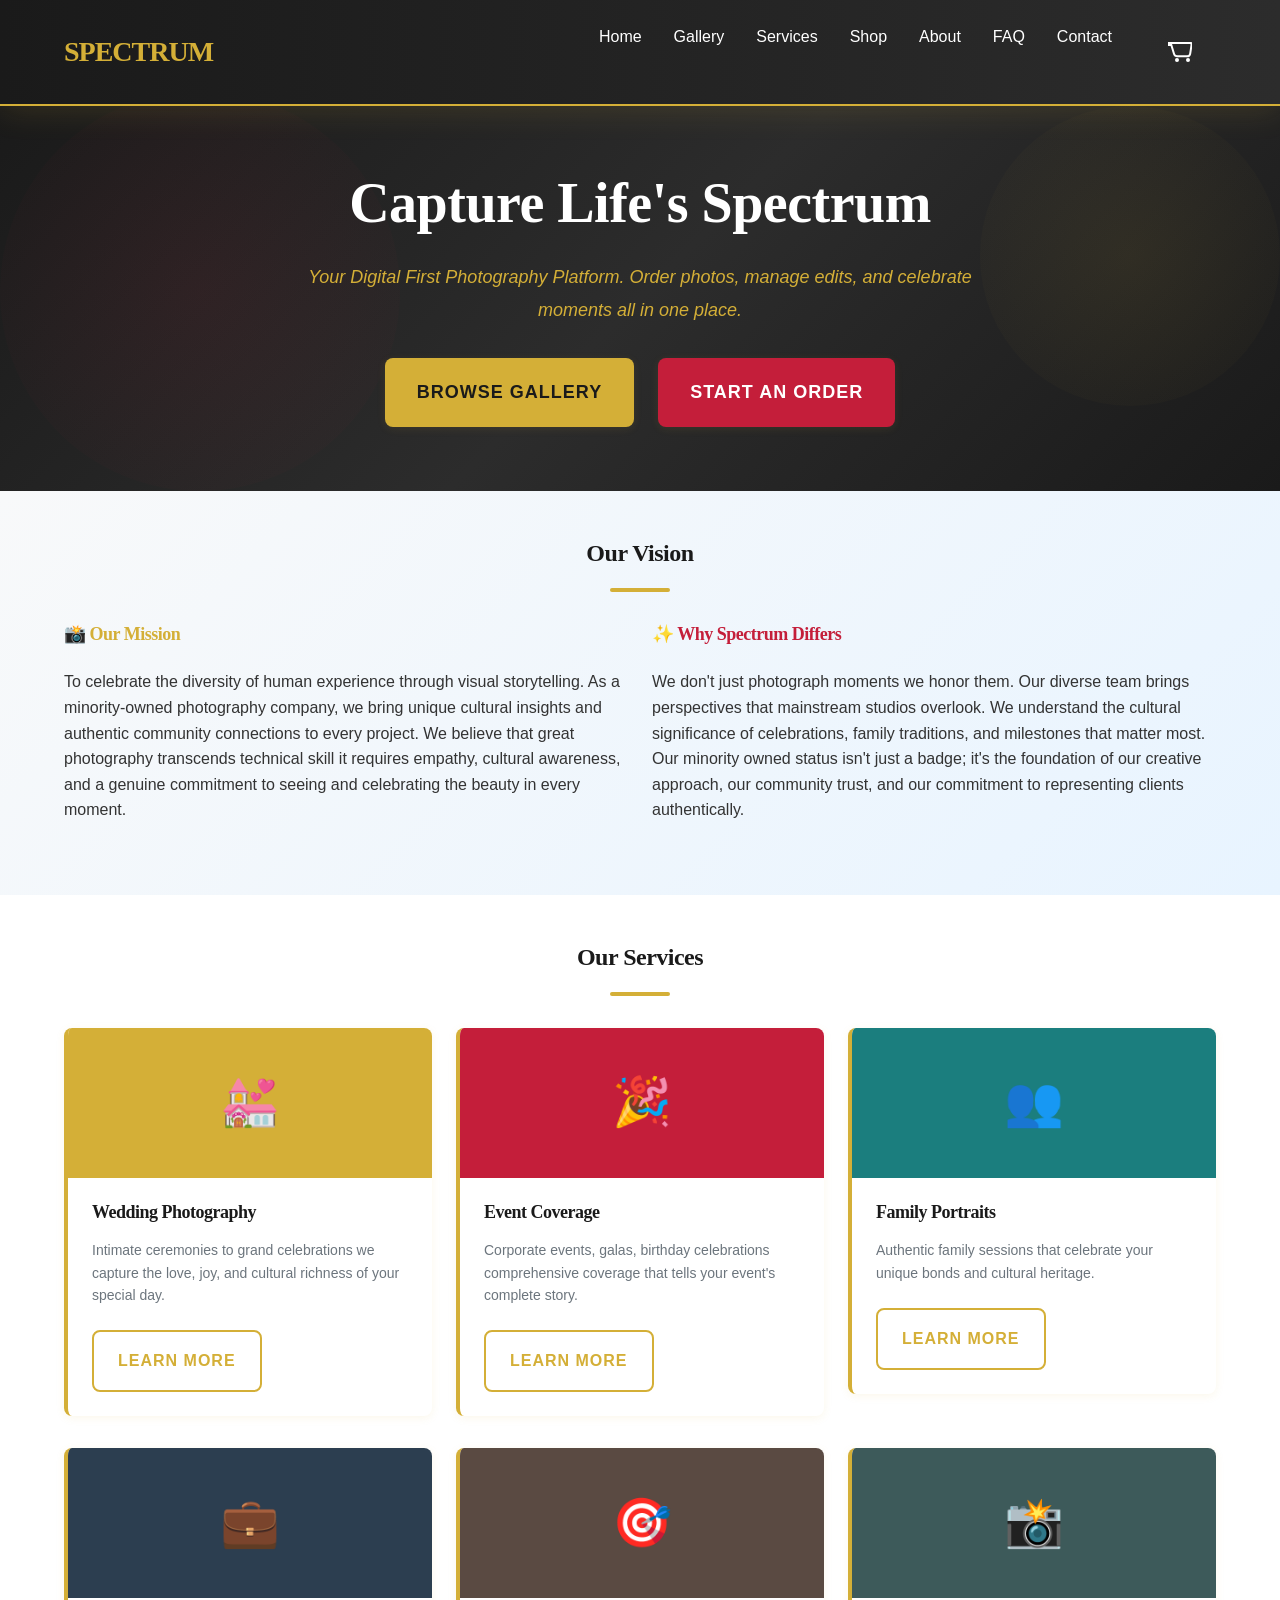
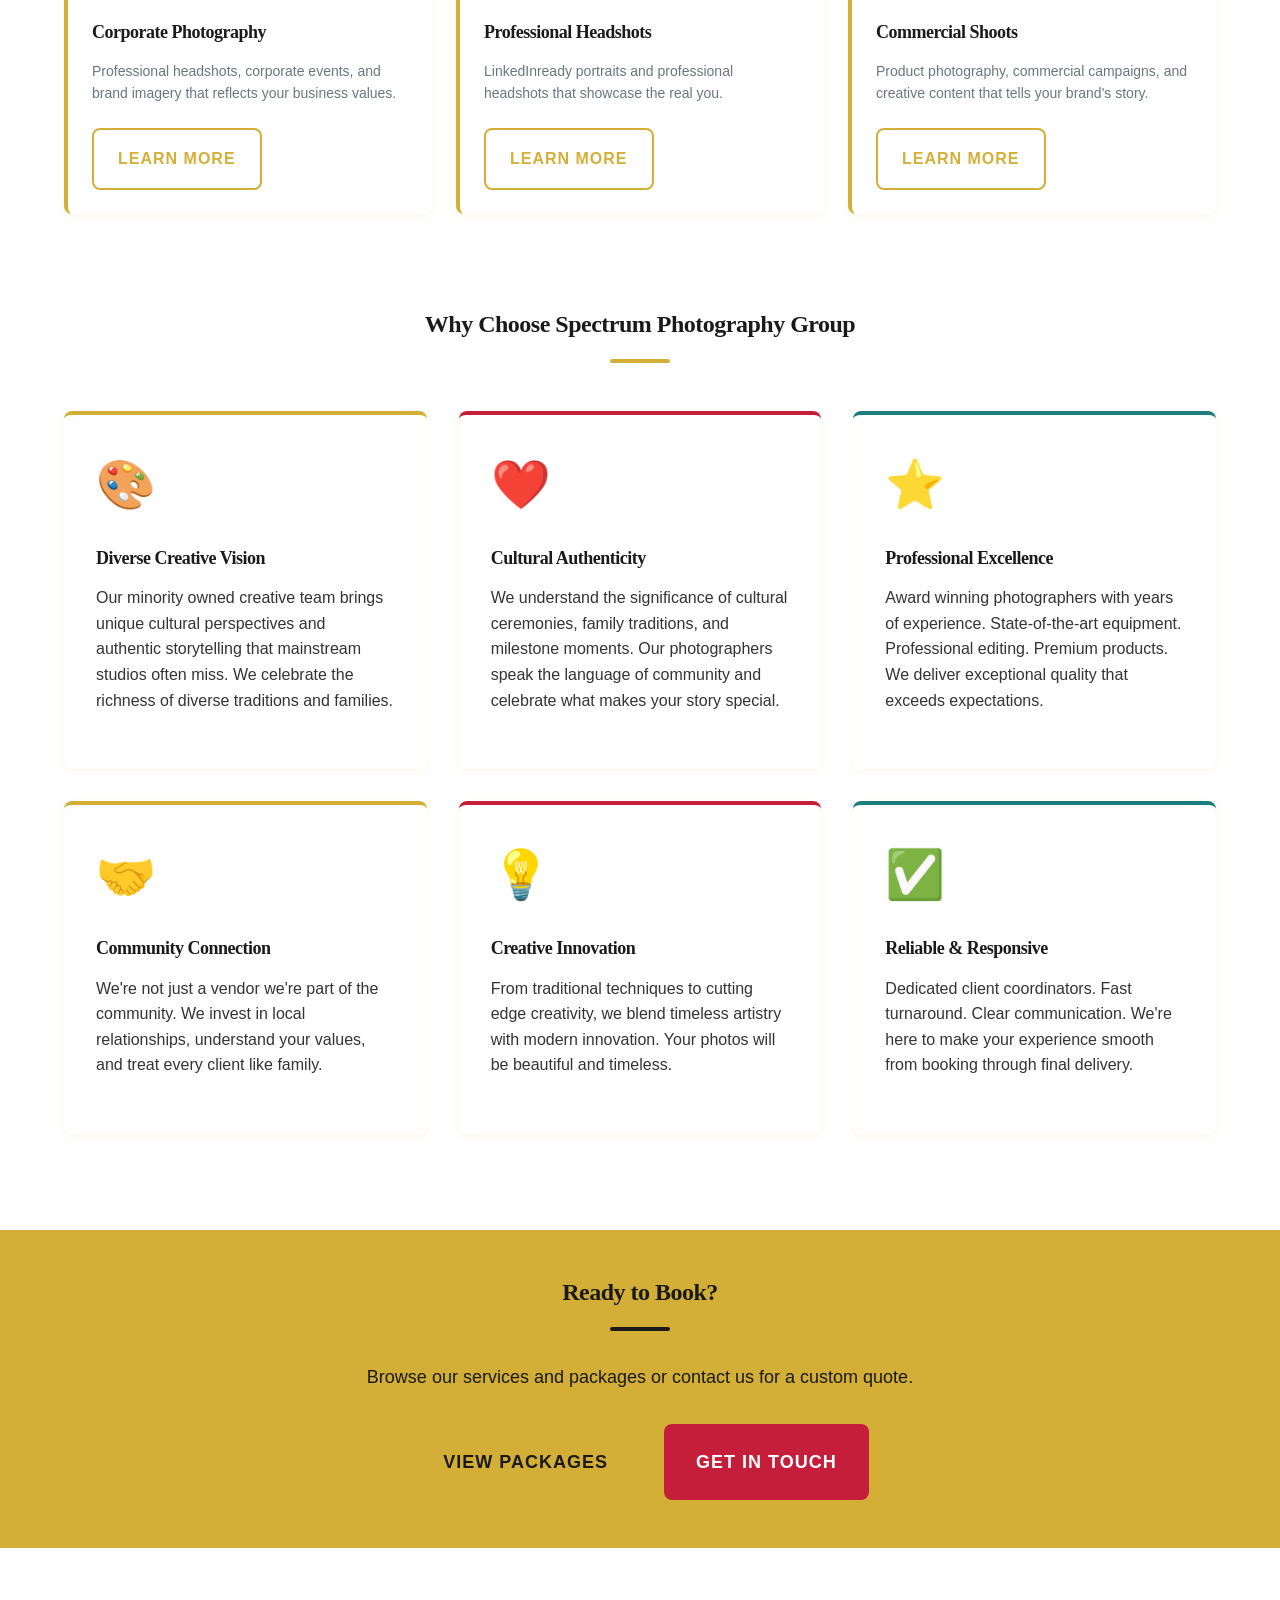
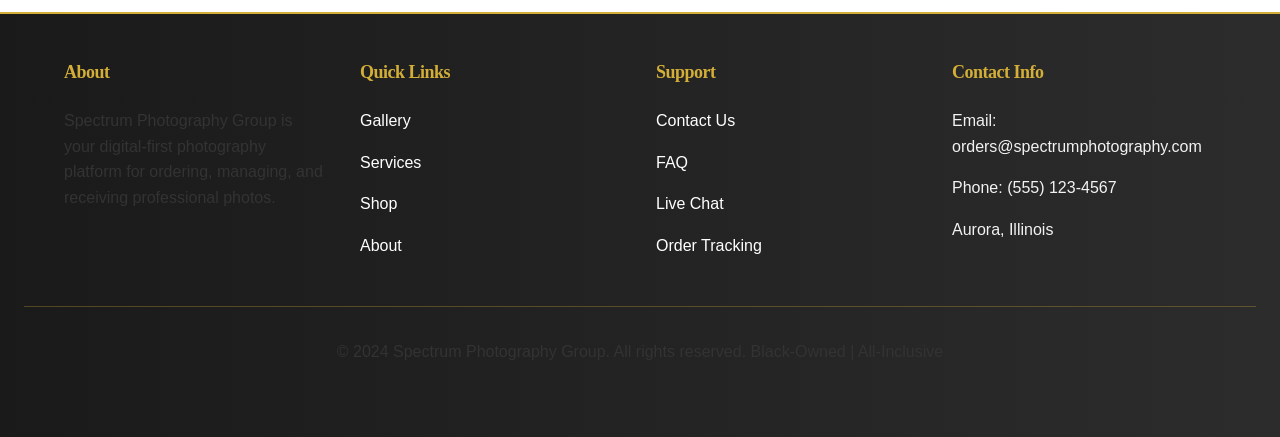
==== index.html @ 9804f1d7 "Add files via upload" ====
<!DOCTYPE html>
<html lang="en">
<head>
    <meta charset="UTF-8">
    <meta name="viewport" content="width=device-width, initial-scale=1.0">
    <title>Index - Spectrum Photography Group</title>
    <link rel="stylesheet" href="styles.css">
    <link rel="stylesheet" href="https://cdnjs.cloudflare.com/ajax/libs/font-awesome/6.4.0/css/all.min.css">
</head>
<body>
    <!-- Navigation -->
    <nav>
    <div class="container">
        <div class="nav-brand">SPECTRUM</div>
        <!-- Mobile menu toggle -->
        <button class="mobile-menu-toggle" aria-label="Toggle menu">
            <span></span>
            <span></span>
            <span></span>
        </button>
        <ul class="nav-menu">
            <li><a href="index.html">Home</a></li>
            <li><a href="gallery.html">Gallery</a></li>
            <li><a href="services.html">Services</a></li>
            <li><a href="shop.html">Shop</a></li>
            <li><a href="about.html">About</a></li>
            <li><a href="faq.html">FAQ</a></li>
            <li><a href="contact.html">Contact</a></li>
            <li>
                <a href="cart.html" class="nav-cart">
                    <svg class="nav-cart-icon" viewBox="0 0 24 24" fill="none" stroke="currentColor" stroke-width="2">
                        <path d="M23 3H1v2h2.31l2.76 9c.41 1.41 1.76 2.35 3.31 2.35h9.6c1.61 0 3-1.16 3.22-2.75l1.38-9z"></path>
                        <circle cx="9" cy="20" r="1"></circle>
                        <circle cx="20" cy="20" r="1"></circle>
                    </svg>
                    <span class="nav-cart-badge" id="cartBadge">0</span>
                </a>
            </li>
        </ul>
        <div class="mobile-menu-overlay"></div>
    </div>
</nav>

    <!-- Hero section -->
    <section class="hero" id="home">
        <div class="container">
            <h1>Capture Life's Spectrum</h1>
            <p class="tagline">Your Digital First Photography Platform. Order photos, manage edits, and celebrate moments all in one place.</p>
            <div style="display: flex; gap: var(--spacing-md); justify-content: center; margin-top: var(--spacing-lg); flex-wrap: wrap;">
                <button class="btn btn-primary btn-large" onclick="window.location.href='shop.html'">Browse Gallery</button>
                <button class="btn btn-secondary btn-large" onclick="window.location.href='shop.html'">Start an Order</button>
            </div>
        </div>
    </section>

    <section class="highlight-section">
        <div class="container">
            <h2>Our Vision</h2>
            <div class="row">
                <div class="col-1-2">
                    <h3 style="color: var(--accent-bold); margin-bottom: var(--spacing-md);">📸 Our Mission</h3>
                    <p>To celebrate the diversity of human experience through visual storytelling. As a minority-owned photography company, we bring unique cultural insights and authentic community connections to every project. We believe that great photography transcends technical skill it requires empathy, cultural awareness, and a genuine commitment to seeing and celebrating the beauty in every moment.</p>
                </div>
                <div class="col-1-2">
                    <h3 style="color: var(--accent-warm); margin-bottom: var(--spacing-md);">✨ Why Spectrum Differs</h3>
                    <p>We don't just photograph moments we honor them. Our diverse team brings perspectives that mainstream studios overlook. We understand the cultural significance of celebrations, family traditions, and milestones that matter most. Our minority owned status isn't just a badge; it's the foundation of our creative approach, our community trust, and our commitment to representing clients authentically.</p>
                </div>
            </div>
        </div>
    </section>

    <section id="services">
        <div class="container">
            <h2>Our Services</h2>
            <div class="row">
                <div class="col-1-3">
                    <div class="card">
                        <div style="background: var(--accent-bold); height: 150px; display: flex; align-items: center; justify-content: center;">
                            <span style="color: var(--primary-dark); font-size: 48px;">💒</span>
                        </div>
                        <div class="card-body">
                            <h3 class="card-title">Wedding Photography</h3>
                            <p class="card-text">Intimate ceremonies to grand celebrations we capture the love, joy, and cultural richness of your special day.</p>
                            <a href="#" class="btn btn-outline">Learn More</a>
                        </div>
                    </div>
                </div>
                <div class="col-1-3">
                    <div class="card">
                        <div style="background: var(--accent-warm); height: 150px; display: flex; align-items: center; justify-content: center;">
                            <span style="color: white; font-size: 48px;">🎉</span>
                        </div>
                        <div class="card-body">
                            <h3 class="card-title">Event Coverage</h3>
                            <p class="card-text">Corporate events, galas, birthday celebrations comprehensive coverage that tells your event's complete story.</p>
                            <a href="#" class="btn btn-outline">Learn More</a>
                        </div>
                    </div>
                </div>
                <div class="col-1-3">
                    <div class="card">
                        <div style="background: var(--accent-teal); height: 150px; display: flex; align-items: center; justify-content: center;">
                            <span style="color: white; font-size: 48px;">👥</span>
                        </div>
                        <div class="card-body">
                            <h3 class="card-title">Family Portraits</h3>
                            <p class="card-text">Authentic family sessions that celebrate your unique bonds and cultural heritage.</p>
                            <a href="#" class="btn btn-outline">Learn More</a>
                        </div>
                    </div>
                </div>
            </div>

            <div class="row" style="margin-top: var(--spacing-lg);">
                <div class="col-1-3">
                    <div class="card">
                        <div style="background: var(--accent-secondary); height: 150px; display: flex; align-items: center; justify-content: center;">
                            <span style="color: white; font-size: 48px;">💼</span>
                        </div>
                        <div class="card-body">
                            <h3 class="card-title">Corporate Photography</h3>
                            <p class="card-text">Professional headshots, corporate events, and brand imagery that reflects your business values.</p>
                            <a href="#" class="btn btn-outline">Learn More</a>
                        </div>
                    </div>
                </div>
                <div class="col-1-3">
                    <div class="card">
                        <div style="background: #5a4a42; height: 150px; display: flex; align-items: center; justify-content: center;">
                            <span style="color: white; font-size: 48px;">🎯</span>
                        </div>
                        <div class="card-body">
                            <h3 class="card-title">Professional Headshots</h3>
                            <p class="card-text">LinkedInready portraits and professional headshots that showcase the real you.</p>
                            <a href="#" class="btn btn-outline">Learn More</a>
                        </div>
                    </div>
                </div>
                <div class="col-1-3">
                    <div class="card">
                        <div style="background: #3d5a5a; height: 150px; display: flex; align-items: center; justify-content: center;">
                            <span style="color: white; font-size: 48px;">📸</span>
                        </div>
                        <div class="card-body">
                            <h3 class="card-title">Commercial Shoots</h3>
                            <p class="card-text">Product photography, commercial campaigns, and creative content that tells your brand's story.</p>
                            <a href="#" class="btn btn-outline">Learn More</a>
                        </div>
                    </div>
                </div>
            </div>
        </div>
    </section>

    <section id="why-us">
        <div class="container">
            <h2>Why Choose Spectrum Photography Group</h2>
            <div class="value-prop">
                <div class="value-item">
                    <div class="value-icon">🎨</div>
                    <h3>Diverse Creative Vision</h3>
                    <p>Our minority owned creative team brings unique cultural perspectives and authentic storytelling that mainstream studios often miss. We celebrate the richness of diverse traditions and families.</p>
                </div>
                <div class="value-item">
                    <div class="value-icon">❤️</div>
                    <h3>Cultural Authenticity</h3>
                    <p>We understand the significance of cultural ceremonies, family traditions, and milestone moments. Our photographers speak the language of community and celebrate what makes your story special.</p>
                </div>
                <div class="value-item">
                    <div class="value-icon">⭐</div>
                    <h3>Professional Excellence</h3>
                    <p>Award winning photographers with years of experience. State-of-the-art equipment. Professional editing. Premium products. We deliver exceptional quality that exceeds expectations.</p>
                </div>
                <div class="value-item">
                    <div class="value-icon">🤝</div>
                    <h3>Community Connection</h3>
                    <p>We're not just a vendor we're part of the community. We invest in local relationships, understand your values, and treat every client like family.</p>
                </div>
                <div class="value-item">
                    <div class="value-icon">💡</div>
                    <h3>Creative Innovation</h3>
                    <p>From traditional techniques to cutting edge creativity, we blend timeless artistry with modern innovation. Your photos will be beautiful and timeless.</p>
                </div>
                <div class="value-item">
                    <div class="value-icon">✅</div>
                    <h3>Reliable & Responsive</h3>
                    <p>Dedicated client coordinators. Fast turnaround. Clear communication. We're here to make your experience smooth from booking through final delivery.</p>
                </div>
            </div>
        </div>
    </section>

    <section class="cta-section">
        <div class="container">
            <h2>Ready to Book?</h2>
            <p style="font-size: var(--font-size-lg); margin-bottom: var(--spacing-lg);">Browse our services and packages or contact us for a custom quote.</p>
            <div style="display: flex; gap: var(--spacing-md); justify-content: center; flex-wrap: wrap;">
                <a href="services.html" class="btn btn-primary btn-large">View Packages</a>
                <a href="contact.html" class="btn btn-secondary btn-large">Get in Touch</a>
            </div>
        </div>
    </section>

    <footer>
        <div class="container">
            <div class="footer-section">
                <h3>About</h3>
                <p>Spectrum Photography Group is your digital-first photography platform for ordering, managing, and receiving professional photos.</p>
            </div>
            <div class="footer-section">
                <h3>Quick Links</h3>
                <ul>
                    <li><a href="gallery.html">Gallery</a></li>
                    <li><a href="services.html">Services</a></li>
                    <li><a href="shop.html">Shop</a></li>
                    <li><a href="about.html">About</a></li>
                </ul>
            </div>
            <div class="footer-section">
                <h3>Support</h3>
                <ul>
                    <li><a href="contact.html">Contact Us</a></li>
                    <li><a href="faq.html">FAQ</a></li>
                    <li><a href="#">Live Chat</a></li>
                    <li><a href="#">Order Tracking</a></li>
                </ul>
            </div>
            <div class="footer-section">
                <h3>Contact Info</h3>
                <ul>
                    <li>Email: orders@spectrumphotography.com</li>
                    <li>Phone: (555) 123-4567</li>
                    <li>Aurora, Illinois</li>
                </ul>
            </div>
        </div>
        <div class="footer-bottom">
            <p>&copy; 2024 Spectrum Photography Group. All rights reserved. Black-Owned | All-Inclusive</p>
        </div>
    </footer>

    <script>
        // Mobile menu functionality
        document.addEventListener('DOMContentLoaded', function() {
            const mobileMenuToggle = document.querySelector('.mobile-menu-toggle');
            const navMenu = document.querySelector('.nav-menu');
            const mobileOverlay = document.querySelector('.mobile-menu-overlay');
            const body = document.querySelector('body');
            
            if (mobileMenuToggle) {
                mobileMenuToggle.addEventListener('click', function(e) {
                    e.stopPropagation();
                    this.classList.toggle('active');
                    navMenu.classList.toggle('active');
                    mobileOverlay.classList.toggle('active');
                    body.style.overflow = navMenu.classList.contains('active') ? 'hidden' : '';
                });
                
                // Close menu when clicking on a link
                const navLinks = document.querySelectorAll('.nav-menu a');
                navLinks.forEach(link => {
                    link.addEventListener('click', () => {
                        mobileMenuToggle.classList.remove('active');
                        navMenu.classList.remove('active');
                        mobileOverlay.classList.remove('active');
                        body.style.overflow = '';
                    });
                });
                
                // Close menu when clicking on overlay
                mobileOverlay.addEventListener('click', () => {
                    mobileMenuToggle.classList.remove('active');
                    navMenu.classList.remove('active');
                    mobileOverlay.classList.remove('active');
                    body.style.overflow = '';
                });
                
                // Close menu with escape key
                document.addEventListener('keydown', (e) => {
                    if (e.key === 'Escape' && navMenu.classList.contains('active')) {
                        mobileMenuToggle.classList.remove('active');
                        navMenu.classList.remove('active');
                        mobileOverlay.classList.remove('active');
                        body.style.overflow = '';
                    }
                });
            }
            
            // Touch-friendly improvements
            document.querySelectorAll('.card, .btn, .gallery-item, .value-item').forEach(element => {
                element.addEventListener('touchstart', function() {
                    this.classList.add('touch-active');
                });
                
                element.addEventListener('touchend', function() {
                    this.classList.remove('touch-active');
                });
            });
            
            // Update cart badge (example functionality)
            const cartBadge = document.getElementById('cartBadge');
            if (cartBadge) {
                // Example: Check for cart items in localStorage
                const cartItems = JSON.parse(localStorage.getItem('spectrumCart') || '[]');
                cartBadge.textContent = cartItems.length > 0 ? cartItems.length : '0';
                cartBadge.style.display = cartItems.length > 0 ? 'flex' : 'none';
            }
        });
    </script>
</body>
</html>
---- styles.css ----
/* ===========================
   Spectrum Photography Group
   Master Stylesheet - Mobile Enhanced
   Black-Owned | All-Inclusive | Professional Excellence
   =========================== */

/* --- ROOT & VARIABLES --- */
:root {
  /* Colors - Solid, Professional, Bold */
  --primary-dark: #1a1a1a;
  --primary-light: #ffffff;
  --accent-bold: #d4af37;
  --accent-secondary: #2c3e50;
  --accent-warm: #c41e3a;
  --accent-teal: #1b7e7e;
  --neutral-gray: #6c757d;
  --light-gray: #f8f9fa;
  --border-color: #e0e0e0;
  --dark-overlay: rgba(26, 26, 26, 0.95);
  
  /* Typography */
  --font-primary: 'Segoe UI', Tahoma, Geneva, Verdana, sans-serif;
  --font-accent: 'Georgia', serif;
  --font-size-base: 16px;
  --font-size-lg: 18px;
  --font-size-xl: 24px;
  --font-size-xxl: 36px;
  --font-size-xxxl: 48px;
  --font-weight-light: 300;
  --font-weight-normal: 400;
  --font-weight-bold: 700;
  
  /* Spacing */
  --spacing-xs: 8px;
  --spacing-sm: 16px;
  --spacing-md: 24px;
  --spacing-lg: 32px;
  --spacing-xl: 48px;
  --spacing-xxl: 64px;
  
  /* Other */
  --border-radius: 8px;
  --shadow-light: 0 2px 8px rgba(212, 175, 55, 0.1);
  --shadow-medium: 0 4px 20px rgba(212, 175, 55, 0.2);
  --shadow-heavy: 0 8px 40px rgba(212, 175, 55, 0.3);
  --transition-speed: 0.3s ease;
}

/* --- RESET & GLOBAL STYLES --- */
* {
  margin: 0;
  padding: 0;
  box-sizing: border-box;
}

html {
  scroll-behavior: smooth;
  -webkit-text-size-adjust: 100%;
}

body {
  font-family: var(--font-primary);
  font-size: var(--font-size-base);
  line-height: 1.6;
  color: var(--primary-dark);
  background-color: var(--primary-light);
  overflow-x: hidden;
  width: 100%;
}

img {
  max-width: 100%;
  height: auto;
  display: block;
}

a {
  color: var(--accent-bold);
  text-decoration: none;
  transition: color var(--transition-speed);
}

a:hover {
  color: var(--accent-warm);
}

/* --- TYPOGRAPHY --- */
h1, h2, h3, h4, h5, h6 {
  font-family: var(--font-accent);
  line-height: 1.2;
  margin-bottom: var(--spacing-md);
  color: var(--primary-dark);
  letter-spacing: -0.5px;
}

h1 {
  font-size: var(--font-size-xxxl);
  font-weight: var(--font-weight-bold);
  margin-bottom: var(--spacing-lg);
  color: var(--accent-bold);
}

h2 {
  font-size: var(--font-size-xl);
  font-weight: var(--font-weight-bold);
  margin-bottom: var(--spacing-md);
  color: var(--primary-dark);
}

h3 {
  font-size: var(--font-size-lg);
  font-weight: var(--font-weight-bold);
  color: var(--primary-dark);
}

p {
  margin-bottom: var(--spacing-md);
  color: #333;
}

/* --- LAYOUT --- */
.container {
  max-width: 1200px;
  margin: 0 auto;
  padding: 0 var(--spacing-md);
}

.row {
  display: flex;
  flex-wrap: wrap;
  gap: var(--spacing-md);
}

.col {
  flex: 1;
  min-width: 250px;
}

.col-1-2 {
  flex: 0 1 calc(50% - var(--spacing-md) / 2);
}

.col-1-3 {
  flex: 0 1 calc(33.333% - var(--spacing-md) / 1.5);
}

.col-1-4 {
  flex: 0 1 calc(25% - var(--spacing-md) * 0.75);
}

/* --- NAVIGATION --- */
nav {
  background: linear-gradient(90deg, var(--primary-dark) 0%, #2c2c2c 100%);
  padding: var(--spacing-md) 0;
  position: sticky;
  top: 0;
  z-index: 100;
  box-shadow: 0 4px 30px rgba(212, 175, 55, 0.15);
  border-bottom: 2px solid var(--accent-bold);
}

nav .container {
  display: flex;
  justify-content: space-between;
  align-items: center;
}

.nav-brand {
  font-family: var(--font-accent);
  font-size: 28px;
  font-weight: var(--font-weight-bold);
  color: var(--accent-bold);
  letter-spacing: -1px;
  z-index: 1001;
}

/* Mobile Menu Toggle */
.mobile-menu-toggle {
  display: none;
  flex-direction: column;
  justify-content: space-between;
  width: 30px;
  height: 21px;
  background: transparent;
  border: none;
  cursor: pointer;
  padding: 0;
  z-index: 1001;
}

.mobile-menu-toggle span {
  width: 100%;
  height: 3px;
  background: var(--accent-bold);
  border-radius: 3px;
  transition: all 0.3s ease;
  transform-origin: left;
}

.mobile-menu-toggle.active span:nth-child(1) {
  transform: rotate(45deg) translateY(-2px);
}

.mobile-menu-toggle.active span:nth-child(2) {
  opacity: 0;
}

.mobile-menu-toggle.active span:nth-child(3) {
  transform: rotate(-45deg) translateY(2px);
}

/* Mobile Menu Overlay */
.mobile-menu-overlay {
  display: none;
  position: fixed;
  top: 0;
  left: 0;
  width: 100%;
  height: 100%;
  background-color: rgba(0, 0, 0, 0.7);
  z-index: 999;
}

.mobile-menu-overlay.active {
  display: block;
}

/* Navigation Menu */
nav ul {
  list-style: none;
  display: flex;
  gap: var(--spacing-lg);
}

.nav-cart {
  position: relative;
  display: flex;
  align-items: center;
  gap: var(--spacing-sm);
  padding: var(--spacing-sm) var(--spacing-md);
  border-radius: var(--border-radius);
  transition: all var(--transition-speed);
}

.nav-cart:hover {
  background: rgba(212, 175, 55, 0.1);
}

.nav-cart-icon {
  width: 24px;
  height: 24px;
}

.nav-cart-badge {
  position: absolute;
  top: -8px;
  right: -8px;
  background: var(--accent-warm);
  color: white;
  width: 20px;
  height: 20px;
  border-radius: 50%;
  display: flex;
  align-items: center;
  justify-content: center;
  font-size: 12px;
  font-weight: bold;
}

nav a {
  color: var(--primary-light);
  font-size: var(--font-size-base);
  transition: all var(--transition-speed);
  font-weight: 500;
  position: relative;
}

nav a:after {
  content: '';
  position: absolute;
  bottom: -5px;
  left: 0;
  width: 0;
  height: 2px;
  background: var(--accent-bold);
  transition: width var(--transition-speed);
}

nav a:hover:after {
  width: 100%;
}

nav a:hover {
  color: var(--accent-bold);
}

/* --- BUTTONS --- */
.btn {
  display: inline-block;
  padding: var(--spacing-sm) var(--spacing-md);
  border-radius: var(--border-radius);
  font-size: var(--font-size-base);
  font-weight: var(--font-weight-bold);
  cursor: pointer;
  border: none;
  transition: all var(--transition-speed);
  text-align: center;
  text-transform: uppercase;
  letter-spacing: 1px;
  min-height: 44px;
  min-width: 44px;
}

.btn-primary {
  background: var(--accent-bold);
  color: var(--primary-dark);
  box-shadow: var(--shadow-light);
}

.btn-primary:hover {
  transform: translateY(-3px);
  box-shadow: var(--shadow-heavy);
  background: #c9a227;
}

.btn-secondary {
  background: var(--accent-warm);
  color: var(--primary-light);
  box-shadow: var(--shadow-light);
}

.btn-secondary:hover {
  transform: translateY(-3px);
  box-shadow: var(--shadow-heavy);
  background: #a01930;
}

.btn-outline {
  background-color: transparent;
  border: 2px solid var(--accent-bold);
  color: var(--accent-bold);
}

.btn-outline:hover {
  background: var(--accent-bold);
  color: var(--primary-dark);
  border-color: transparent;
  transform: translateY(-3px);
}

.btn-large {
  padding: var(--spacing-md) var(--spacing-lg);
  font-size: var(--font-size-lg);
}

.btn-small {
  padding: var(--spacing-xs) var(--spacing-sm);
  font-size: 14px;
}

/* --- CARDS --- */
.card {
  background-color: var(--primary-light);
  border: none;
  border-radius: var(--border-radius);
  overflow: hidden;
  transition: all var(--transition-speed);
  box-shadow: var(--shadow-light);
  position: relative;
  border-left: 4px solid var(--accent-bold);
}

.card:hover {
  box-shadow: var(--shadow-heavy);
  transform: translateY(-8px);
  border-left-color: var(--accent-warm);
}

.card-image {
  width: 100%;
  height: 250px;
  object-fit: cover;
  display: block;
}

.card-body {
  padding: var(--spacing-md);
}

.card-title {
  font-size: var(--font-size-lg);
  margin-bottom: var(--spacing-sm);
  color: var(--primary-dark);
}

.card-text {
  color: var(--neutral-gray);
  font-size: 14px;
  margin-bottom: var(--spacing-md);
}

.card-price {
  font-size: var(--font-size-lg);
  font-weight: var(--font-weight-bold);
  color: var(--accent-bold);
  margin-bottom: var(--spacing-sm);
}

/* --- GALLERY GRID --- */
.gallery {
  display: grid;
  grid-template-columns: repeat(auto-fill, minmax(250px, 1fr));
  gap: var(--spacing-md);
  margin: var(--spacing-lg) 0;
}

.gallery-item {
  position: relative;
  overflow: hidden;
  border-radius: var(--border-radius);
  aspect-ratio: 1;
  cursor: pointer;
}

.gallery-item img {
  width: 100%;
  height: 100%;
  object-fit: cover;
  transition: transform var(--transition-speed);
}

.gallery-item:hover img {
  transform: scale(1.08);
}

.gallery-overlay {
  position: absolute;
  top: 0;
  left: 0;
  width: 100%;
  height: 100%;
  background: rgba(26, 26, 26, 0.85);
  display: flex;
  align-items: center;
  justify-content: center;
  opacity: 0;
  transition: opacity var(--transition-speed);
}

.gallery-item:hover .gallery-overlay {
  opacity: 1;
}

.gallery-overlay-text {
  color: var(--primary-light);
  font-size: var(--font-size-lg);
  font-weight: var(--font-weight-bold);
  text-align: center;
}

/* --- FORMS --- */
.form-group {
  margin-bottom: var(--spacing-md);
}

label {
  display: block;
  margin-bottom: var(--spacing-xs);
  font-weight: var(--font-weight-bold);
  color: var(--primary-dark);
}

input,
textarea,
select {
  width: 100%;
  padding: var(--spacing-sm);
  border: 1px solid var(--border-color);
  border-radius: var(--border-radius);
  font-family: var(--font-primary);
  font-size: var(--font-size-base);
  transition: border-color var(--transition-speed);
  font-size: 16px; /* Prevents iOS zoom */
}

input:focus,
textarea:focus,
select:focus {
  outline: none;
  border-color: var(--accent-bold);
  box-shadow: 0 0 0 3px rgba(212, 175, 55, 0.1);
}

textarea {
  resize: vertical;
  min-height: 120px;
}

/* --- HEADER & HERO --- */
.hero {
  background: linear-gradient(135deg, var(--primary-dark) 0%, #2c2c2c 50%, var(--primary-dark) 100%);
  color: var(--primary-light);
  padding: var(--spacing-xxl) var(--spacing-md);
  text-align: center;
  position: relative;
  overflow: hidden;
}

.hero::before {
  content: '';
  position: absolute;
  top: 0;
  right: 0;
  width: 300px;
  height: 300px;
  background: radial-gradient(circle, var(--accent-bold), transparent);
  opacity: 0.08;
  border-radius: 50%;
}

.hero::after {
  content: '';
  position: absolute;
  bottom: 0;
  left: 0;
  width: 400px;
  height: 400px;
  background: radial-gradient(circle, var(--accent-warm), transparent);
  opacity: 0.08;
  border-radius: 50%;
}

.hero .container {
  position: relative;
  z-index: 2;
}

.hero h1 {
  color: var(--primary-light);
  margin-bottom: var(--spacing-md);
  font-size: 56px;
}

.hero p {
  font-size: var(--font-size-lg);
  margin-bottom: var(--spacing-lg);
  max-width: 600px;
  margin-left: auto;
  margin-right: auto;
}

.hero .tagline {
  font-size: var(--font-size-lg);
  margin-bottom: var(--spacing-lg);
  max-width: 700px;
  margin-left: auto;
  margin-right: auto;
  color: var(--accent-bold);
  font-style: italic;
  line-height: 1.8;
}

/* --- SECTIONS --- */
section {
  padding: var(--spacing-xl) var(--spacing-md);
}

section h2 {
  text-align: center;
  margin-bottom: var(--spacing-lg);
  position: relative;
  padding-bottom: var(--spacing-md);
}

section h2::after {
  content: '';
  position: absolute;
  bottom: 0;
  left: 50%;
  transform: translateX(-50%);
  width: 60px;
  height: 4px;
  background: var(--accent-bold);
  border-radius: 2px;
}

.highlight-section {
  background: linear-gradient(135deg, var(--light-gray) 0%, #e8f4ff 100%);
}

/* --- TEAM MEMBERS --- */
.team-grid {
  display: grid;
  grid-template-columns: repeat(auto-fill, minmax(200px, 1fr));
  gap: var(--spacing-lg);
  margin: var(--spacing-lg) 0;
}

.team-member {
  background: white;
  border-radius: var(--border-radius);
  overflow: hidden;
  box-shadow: var(--shadow-light);
  transition: all var(--transition-speed);
  text-align: center;
}

.team-member:hover {
  transform: translateY(-6px);
  box-shadow: var(--shadow-medium);
}

.team-member-role {
  color: var(--accent-bold);
  font-weight: bold;
  margin-top: var(--spacing-sm);
  font-size: 14px;
}

.team-member-name {
  font-weight: bold;
  margin-top: var(--spacing-xs);
  color: var(--primary-dark);
}

.team-member-avatar {
  width: 100%;
  height: 150px;
  background: linear-gradient(135deg, var(--accent-bold), var(--accent-warm));
  display: flex;
  align-items: center;
  justify-content: center;
  font-size: 48px;
}

.team-member-info {
  padding: var(--spacing-md);
}

/* --- VALUE PROPOSITION --- */
.value-prop {
  display: grid;
  grid-template-columns: repeat(auto-fit, minmax(280px, 1fr));
  gap: var(--spacing-lg);
  margin: var(--spacing-xl) 0;
}

.value-item {
  background: white;
  padding: var(--spacing-lg);
  border-radius: var(--border-radius);
  border-top: 4px solid var(--accent-bold);
  box-shadow: var(--shadow-light);
  transition: all var(--transition-speed);
}

.value-item:nth-child(2) {
  border-top-color: var(--accent-warm);
}

.value-item:nth-child(3) {
  border-top-color: var(--accent-teal);
}

.value-item:nth-child(4) {
  border-top-color: var(--accent-bold);
}

.value-item:nth-child(5) {
  border-top-color: var(--accent-warm);
}

.value-item:nth-child(6) {
  border-top-color: var(--accent-teal);
}

.value-item:hover {
  transform: translateY(-4px);
  box-shadow: var(--shadow-medium);
}

.value-icon {
  font-size: 48px;
  margin-bottom: var(--spacing-md);
}

.value-item h3 {
  margin-bottom: var(--spacing-sm);
  color: var(--primary-dark);
}

/* --- PRODUCT/SHOP GRID --- */
.products {
  display: grid;
  grid-template-columns: repeat(auto-fill, minmax(200px, 1fr));
  gap: var(--spacing-lg);
  margin: var(--spacing-lg) 0;
}

.product-card {
  background-color: var(--light-gray);
  border-radius: var(--border-radius);
  overflow: hidden;
  transition: all var(--transition-speed);
  text-align: center;
}

.product-card:hover {
  box-shadow: var(--shadow-medium);
  transform: translateY(-6px);
}

.product-image {
  width: 100%;
  height: 200px;
  object-fit: cover;
}

.product-info {
  padding: var(--spacing-md);
}

/* --- GALLERY FILTERS & LAYOUT --- */
.filter-section {
  text-align: center;
  margin-bottom: var(--spacing-lg);
  padding: var(--spacing-lg) 0;
  background: var(--light-gray);
  border-radius: var(--border-radius);
}

.filter-buttons {
  display: flex;
  justify-content: center;
  gap: var(--spacing-md);
  flex-wrap: wrap;
}

.filter-btn {
  padding: var(--spacing-sm) var(--spacing-md);
  border: 2px solid var(--border-color);
  background: white;
  color: var(--primary-dark);
  font-weight: 600;
  border-radius: var(--border-radius);
  cursor: pointer;
  transition: all var(--transition-speed);
  min-height: 44px;
  min-width: 44px;
}

.filter-btn:hover {
  border-color: var(--accent-bold);
  color: var(--accent-bold);
}

.filter-btn.active {
  background: var(--accent-bold);
  color: var(--primary-dark);
  border-color: var(--accent-bold);
}

.gallery-container {
  display: grid;
  grid-template-columns: repeat(3, 1fr);
  gap: var(--spacing-md);
  margin: var(--spacing-lg) 0;
}

.gallery-card {
  position: relative;
  overflow: hidden;
  border-radius: var(--border-radius);
  aspect-ratio: 1;
  cursor: pointer;
  box-shadow: var(--shadow-light);
  transition: all var(--transition-speed);
}

.gallery-card:hover {
  box-shadow: var(--shadow-heavy);
  transform: translateY(-6px);
}

.gallery-card img {
  width: 100%;
  height: 100%;
  object-fit: cover;
  transition: transform var(--transition-speed);
}

.gallery-card:hover img {
  transform: scale(1.1);
}

.gallery-card-overlay {
  position: absolute;
  top: 0;
  left: 0;
  width: 100%;
  height: 100%;
  background: rgba(26, 26, 26, 0.85);
  display: flex;
  flex-direction: column;
  align-items: center;
  justify-content: center;
  opacity: 0;
  transition: opacity var(--transition-speed);
  padding: var(--spacing-md);
  text-align: center;
}

.gallery-card:hover .gallery-card-overlay {
  opacity: 1;
}

.gallery-card-title {
  color: var(--accent-bold);
  font-size: var(--font-size-lg);
  font-weight: bold;
  margin-bottom: var(--spacing-sm);
}

.gallery-card-category {
  color: var(--primary-light);
  font-size: 14px;
  margin-bottom: var(--spacing-md);
}

.gallery-card-button {
  background: var(--accent-bold);
  color: var(--primary-dark);
  padding: var(--spacing-xs) var(--spacing-sm);
  border: none;
  border-radius: var(--border-radius);
  cursor: pointer;
  font-weight: bold;
  font-size: 12px;
  transition: all var(--transition-speed);
}

.gallery-card-button:hover {
  background: #c9a227;
}

.lightbox {
  display: none;
  position: fixed;
  z-index: 200;
  left: 0;
  top: 0;
  width: 100%;
  height: 100%;
  background-color: rgba(26, 26, 26, 0.95);
  animation: fadeIn 0.3s;
}

.lightbox.active {
  display: flex;
  align-items: center;
  justify-content: center;
}

@keyframes fadeIn {
  from { opacity: 0; }
  to { opacity: 1; }
}

.lightbox-content {
  position: relative;
  max-width: 90%;
  max-height: 90%;
  display: flex;
  flex-direction: column;
  align-items: center;
}

.lightbox-image {
  max-width: 100%;
  max-height: 80vh;
  object-fit: contain;
  border-radius: var(--border-radius);
}

.lightbox-close {
  position: absolute;
  top: -40px;
  right: 0;
  color: var(--primary-light);
  font-size: 36px;
  font-weight: bold;
  cursor: pointer;
  transition: color var(--transition-speed);
}

.lightbox-close:hover {
  color: var(--accent-bold);
}

.lightbox-buttons {
  display: flex;
  gap: var(--spacing-md);
  margin-top: var(--spacing-lg);
  flex-wrap: wrap;
  justify-content: center;
}

.lightbox-info {
  color: var(--primary-light);
  margin-top: var(--spacing-md);
  text-align: center;
}

.search-bar {
  margin-bottom: var(--spacing-lg);
  display: flex;
  gap: var(--spacing-md);
}

.search-bar input {
  flex: 1;
  padding: var(--spacing-sm);
  border: 2px solid var(--border-color);
  border-radius: var(--border-radius);
  font-size: var(--font-size-base);
}

.search-bar input:focus {
  outline: none;
  border-color: var(--accent-bold);
  box-shadow: 0 0 0 3px rgba(212, 175, 55, 0.1);
}

.search-bar button {
  padding: var(--spacing-sm) var(--spacing-md);
  background: var(--accent-bold);
  color: var(--primary-dark);
  border: none;
  border-radius: var(--border-radius);
  cursor: pointer;
  font-weight: bold;
  transition: all var(--transition-speed);
}

.search-bar button:hover {
  background: #c9a227;
}

.gallery-stats {
  text-align: center;
  color: var(--neutral-gray);
  margin-bottom: var(--spacing-lg);
  font-style: italic;
}

/* --- PACKAGE CARDS --- */
.packages-grid {
  display: grid;
  grid-template-columns: repeat(auto-fit, minmax(300px, 1fr));
  gap: var(--spacing-lg);
  margin: var(--spacing-lg) 0;
}

.package-card {
  background: white;
  border-radius: var(--border-radius);
  overflow: hidden;
  box-shadow: var(--shadow-light);
  transition: all var(--transition-speed);
  border: 2px solid transparent;
  position: relative;
  display: flex;
  flex-direction: column;
}

.package-card:hover {
  transform: translateY(-8px);
  box-shadow: var(--shadow-heavy);
  border-color: var(--accent-bold);
}

.package-card.featured {
  border: 2px solid var(--accent-bold);
  transform: scale(1.02);
}

.package-card.featured:hover {
  transform: scale(1.02) translateY(-8px);
}

.package-badge {
  position: absolute;
  top: -12px;
  right: 20px;
  background: var(--accent-bold);
  color: var(--primary-dark);
  padding: 4px 12px;
  border-radius: 20px;
  font-size: 12px;
  font-weight: bold;
  z-index: 10;
}

.package-header {
  background: var(--light-gray);
  padding: var(--spacing-md);
  border-bottom: 2px solid var(--border-color);
}

.package-header h3,
.package-header h4 {
  color: var(--primary-dark);
  margin-bottom: var(--spacing-sm);
}

.package-price {
  font-size: 32px;
  font-weight: bold;
  color: var(--accent-bold);
  margin-top: var(--spacing-md);
}

.package-body {
  padding: var(--spacing-lg);
  flex-grow: 1;
  display: flex;
  flex-direction: column;
}

.package-desc {
  color: var(--neutral-gray);
  font-style: italic;
  margin-bottom: var(--spacing-md);
  font-size: 14px;
}

.package-features {
  list-style: none;
  margin-bottom: var(--spacing-lg);
  flex-grow: 1;
}

.package-features li {
  padding: var(--spacing-xs) 0;
  color: #333;
  font-size: 14px;
  line-height: 1.6;
}

.package-features li:before {
  content: "✓ ";
  color: var(--accent-bold);
  font-weight: bold;
  margin-right: 8px;
}

/* --- SHOPPING CART --- */
.cart-table {
  width: 100%;
  border-collapse: collapse;
  margin-bottom: var(--spacing-lg);
}

.cart-table th,
.cart-table td {
  padding: var(--spacing-md);
  text-align: left;
  border-bottom: 1px solid var(--border-color);
}

.cart-table th {
  background-color: var(--light-gray);
  font-weight: var(--font-weight-bold);
}

.cart-summary {
  background-color: var(--light-gray);
  padding: var(--spacing-lg);
  border-radius: var(--border-radius);
  max-width: 400px;
  margin-left: auto;
}

.summary-row {
  display: flex;
  justify-content: space-between;
  margin-bottom: var(--spacing-md);
}

.summary-row.total {
  border-top: 2px solid var(--border-color);
  padding-top: var(--spacing-md);
  font-weight: var(--font-weight-bold);
  font-size: var(--font-size-lg);
}

/* --- FOOTER --- */
footer {
  background: linear-gradient(90deg, var(--primary-dark) 0%, #2c2c2c 100%);
  color: #ffffff;
  padding: var(--spacing-xl) var(--spacing-md);
  margin-top: var(--spacing-xxl);
  border-top: 2px solid var(--accent-bold);
}

footer .container {
  display: grid;
  grid-template-columns: repeat(auto-fit, minmax(250px, 1fr));
  gap: var(--spacing-lg);
}

.footer-section h3 {
  color: var(--accent-bold);
  margin-bottom: var(--spacing-md);
  font-size: var(--font-size-lg);
}

.footer-section ul {
  list-style: none;
}

.footer-section ul li {
  color: #f2f2f2; 
  margin-bottom: var(--spacing-sm);
}

.footer-section a {
  color: var(--primary-light);
  transition: color var(--transition-speed);
}

.footer-section a:hover {
  color: var(--accent-bold);
}

.footer-bottom {
  border-top: 1px solid rgba(212, 175, 55, 0.3);
  margin-top: var(--spacing-lg);
  padding-top: var(--spacing-lg);
  text-align: center;
  color: #cccccc;
}

/* --- CTA SECTION --- */
.cta-section {
  background: var(--accent-bold);
  color: var(--primary-dark);
  text-align: center;
}

.cta-section h2 {
  color: var(--primary-dark);
}

.cta-section h2::after {
  background: var(--primary-dark);
}

.cta-section p {
  color: var(--primary-dark);
}

/* ===========================================
   MOBILE RESPONSIVE STYLES
   =========================================== */

/* --- TOUCH DEVICE STYLES --- */
@media (hover: none) and (pointer: coarse) {
  .touch-active {
    opacity: 0.8;
    transform: scale(0.98);
  }
  
  .gallery-overlay {
    opacity: 0.7;
  }
  
  .gallery-card-overlay {
    opacity: 0.7;
  }
  
  .card:hover,
  .value-item:hover,
  .gallery-card:hover,
  .team-member:hover,
  .product-card:hover {
    transform: none;
  }
  
  .btn:hover {
    transform: none;
  }
  
  .gallery-item:hover img,
  .gallery-card:hover img {
    transform: none;
  }
}

/* --- RESPONSIVE BREAKPOINTS --- */

/* Large tablets and small laptops */
@media (max-width: 1024px) {
  .value-prop {
    grid-template-columns: repeat(auto-fit, minmax(250px, 1fr));
  }
  
  .packages-grid {
    grid-template-columns: repeat(auto-fit, minmax(280px, 1fr));
  }
  
  .gallery-container {
    grid-template-columns: repeat(2, 1fr);
  }
  
  .hero h1 {
    font-size: 48px;
  }
}

/* Tablets and large phones */
@media (max-width: 768px) {
  /* Typography adjustments */
  :root {
    --font-size-xxxl: 36px;
    --font-size-xxl: 28px;
    --font-size-xl: 22px;
    --font-size-lg: 18px;
    --font-size-base: 15px;
    
    --spacing-xl: 32px;
    --spacing-xxl: 48px;
  }
  
  h1 {
    font-size: 32px;
  }
  
  h2 {
    font-size: 24px;
  }
  
  h3 {
    font-size: 18px;
  }
  
  /* Navigation - Mobile menu */
  .mobile-menu-toggle {
    display: flex;
  }
  
  nav ul {
    position: fixed;
    top: 0;
    right: -100%;
    width: 80%;
    max-width: 300px;
    height: 100vh;
    background: linear-gradient(180deg, var(--primary-dark) 0%, #2c2c2c 100%);
    flex-direction: column;
    align-items: flex-start;
    justify-content: flex-start;
    padding: 80px 30px 30px;
    transition: right 0.3s ease;
    z-index: 1000;
    box-shadow: -5px 0 15px rgba(0, 0, 0, 0.3);
    overflow-y: auto;
    gap: 0;
  }
  
  nav ul.active {
    right: 0;
  }
  
  nav ul li {
    width: 100%;
    margin: 0;
    padding: 0;
  }
  
  nav ul li a {
    display: block;
    padding: 12px 0;
    border-bottom: 1px solid rgba(255, 255, 255, 0.1);
    width: 100%;
    font-size: 16px;
  }
  
  .nav-cart {
    margin-top: var(--spacing-md);
    padding: 10px 15px;
    justify-content: center;
    background: rgba(212, 175, 55, 0.1);
    width: 100%;
    display: flex;
  }
  
  /* Hero section */
  .hero {
    padding: var(--spacing-xl) var(--spacing-md);
  }
  
  .hero h1 {
    font-size: 36px;
    line-height: 1.2;
  }
  
  .hero .tagline {
    font-size: var(--font-size-base);
    line-height: 1.6;
  }
  
  .hero::before,
  .hero::after {
    width: 200px;
    height: 200px;
  }
  
  /* Layout adjustments */
  .col-1-2,
  .col-1-3,
  .col-1-4 {
    flex: 0 0 100%;
    max-width: 100%;
  }
  
  .row {
    gap: var(--spacing-sm);
  }
  
  /* Cards */
  .card {
    margin-bottom: var(--spacing-md);
  }
  
  .card:hover {
    transform: translateY(-4px);
  }
  
  /* Value proposition */
  .value-prop {
    grid-template-columns: 1fr;
    gap: var(--spacing-md);
  }
  
  .value-item {
    padding: var(--spacing-md);
  }
  
  /* CTA buttons */
  .cta-section .btn-large {
    padding: var(--spacing-sm) var(--spacing-md);
    font-size: var(--font-size-base);
    width: 100%;
    max-width: 280px;
    margin: 0 auto var(--spacing-sm);
  }
  
  /* Footer */
  footer .container {
    grid-template-columns: repeat(2, 1fr);
    gap: var(--spacing-lg);
  }
  
  .footer-section:nth-child(1),
  .footer-section:nth-child(2) {
    grid-column: span 1;
  }
  
  .footer-section:nth-child(3),
  .footer-section:nth-child(4) {
    grid-column: span 1;
  }
  
  /* Gallery */
  .gallery {
    grid-template-columns: repeat(auto-fill, minmax(150px, 1fr));
    gap: var(--spacing-sm);
  }
  
  .gallery-container {
    grid-template-columns: repeat(2, 1fr);
  }
  
  /* Sections */
  section {
    padding: var(--spacing-lg) var(--spacing-sm);
  }
  
  /* Team grid */
  .team-grid {
    grid-template-columns: repeat(auto-fill, minmax(150px, 1fr));
    gap: var(--spacing-md);
  }
  
  /* Filter buttons */
  .filter-buttons {
    gap: var(--spacing-xs);
    flex-wrap: wrap;
  }
  
  .filter-btn {
    padding: 8px 12px;
    font-size: 12px;
    flex: 1;
    min-width: calc(50% - 8px);
    text-align: center;
  }
  
  /* Search bar */
  .search-bar {
    flex-direction: column;
    gap: var(--spacing-sm);
  }
  
  .search-bar input {
    width: 100%;
  }
  
  .search-bar button {
    width: 100%;
  }
  
  /* Packages */
  .packages-grid {
    grid-template-columns: 1fr;
    gap: var(--spacing-md);
  }
  
  .package-card.featured {
    transform: none;
  }
  
  .package-card.featured:hover {
    transform: translateY(-8px);
  }
  
  /* Cart */
  .cart-table {
    display: block;
    overflow-x: auto;
    white-space: nowrap;
  }
  
  .cart-summary {
    max-width: 100%;
  }
}

/* Mobile phones */
@media (max-width: 576px) {
  :root {
    --spacing-md: 16px;
    --spacing-lg: 24px;
    --spacing-xl: 32px;
    
    --font-size-xxxl: 28px;
    --font-size-xxl: 24px;
    --font-size-xl: 20px;
    --font-size-lg: 16px;
    --font-size-base: 14px;
  }
  
  /* Container padding */
  .container {
    padding: 0 var(--spacing-sm);
  }
  
  /* Hero */
  .hero {
    padding: var(--spacing-lg) var(--spacing-sm);
  }
  
  .hero h1 {
    font-size: 28px;
  }
  
  .hero .tagline {
    font-size: 14px;
  }
  
  .hero .btn-large {
    width: 100%;
    margin-bottom: var(--spacing-sm);
  }
  
  /* Navigation */
  nav .container {
    padding: var(--spacing-sm);
  }
  
  .nav-brand {
    font-size: 22px;
  }
  
  nav ul {
    width: 85%;
    padding: 70px 20px 20px;
  }
  
  /* Section headings */
  section h2 {
    font-size: 22px;
    padding-bottom: var(--spacing-sm);
  }
  
  section h2::after {
    width: 40px;
    height: 3px;
  }
  
  /* Cards */
  .card-body {
    padding: var(--spacing-sm);
  }
  
  .card-title {
    font-size: 16px;
  }
  
  .card-text {
    font-size: 13px;
  }
  
  /* Footer */
  footer .container {
    grid-template-columns: 1fr;
    gap: var(--spacing-md);
  }
  
  .footer-section {
    text-align: center;
  }
  
  .footer-section h3 {
    font-size: 16px;
  }
  
  .footer-bottom {
    font-size: 12px;
    padding-top: var(--spacing-md);
  }
  
  /* Gallery */
  .gallery {
    grid-template-columns: repeat(auto-fill, minmax(120px, 1fr));
  }
  
  .gallery-container {
    grid-template-columns: 1fr;
  }
  
  /* Value items */
  .value-item {
    padding: var(--spacing-sm);
  }
  
  .value-icon {
    font-size: 36px;
    margin-bottom: var(--spacing-sm);
  }
  
  /* CTA section */
  .cta-section h2 {
    font-size: 20px;
  }
  
  /* Team grid */
  .team-grid {
    grid-template-columns: repeat(2, 1fr);
    gap: var(--spacing-sm);
  }
  
  /* Forms */
  input, textarea, select {
    padding: 10px;
    font-size: 14px;
  }
  
  /* Buttons */
  .btn {
    padding: 10px 16px;
    font-size: 14px;
  }
  
  /* Lightbox */
  .lightbox-content {
    max-width: 95%;
    max-height: 85%;
  }
  
  .lightbox-close {
    top: -35px;
    right: 5px;
    font-size: 28px;
  }
  
  /* Shopping cart */
  .cart-table th,
  .cart-table td {
    padding: 8px;
    font-size: 12px;
  }
  
  .cart-summary {
    padding: var(--spacing-md);
  }
}

/* Very small phones */
@media (max-width: 375px) {
  :root {
    --spacing-md: 12px;
    --spacing-lg: 20px;
  }
  
  .hero h1 {
    font-size: 24px;
  }
  
  .nav-brand {
    font-size: 20px;
  }
  
  .gallery {
    grid-template-columns: repeat(auto-fill, minmax(100px, 1fr));
  }
  
  .team-grid {
    grid-template-columns: 1fr;
  }
  
  .value-item h3 {
    font-size: 16px;
  }
  
  .footer-bottom p {
    font-size: 11px;
    line-height: 1.4;
  }
}

/* Landscape orientation on mobile */
@media (max-width: 768px) and (orientation: landscape) {
  .hero {
    padding: var(--spacing-md) var(--spacing-sm);
  }
  
  .hero h1 {
    font-size: 28px;
  }
  
  nav ul {
    width: 60%;
    padding-top: 60px;
  }
  
  .gallery {
    grid-template-columns: repeat(auto-fill, minmax(120px, 1fr));
  }
}

/* Print styles */
@media print {
  nav, .mobile-menu-toggle, .hero::before, .hero::after,
  .cta-section, footer, .btn {
    display: none !important;
  }
  
  body {
    font-size: 12pt;
    line-height: 1.4;
    color: #000;
    background: #fff;
  }
  
  .container {
    max-width: 100%;
    padding: 0;
  }
  
  a {
    color: #000;
    text-decoration: underline;
  }
  
  h1, h2, h3 {
    color: #000;
  }
  
  .card, .value-item {
    break-inside: avoid;
    box-shadow: none;
    border: 1px solid #ddd;
  }
}/
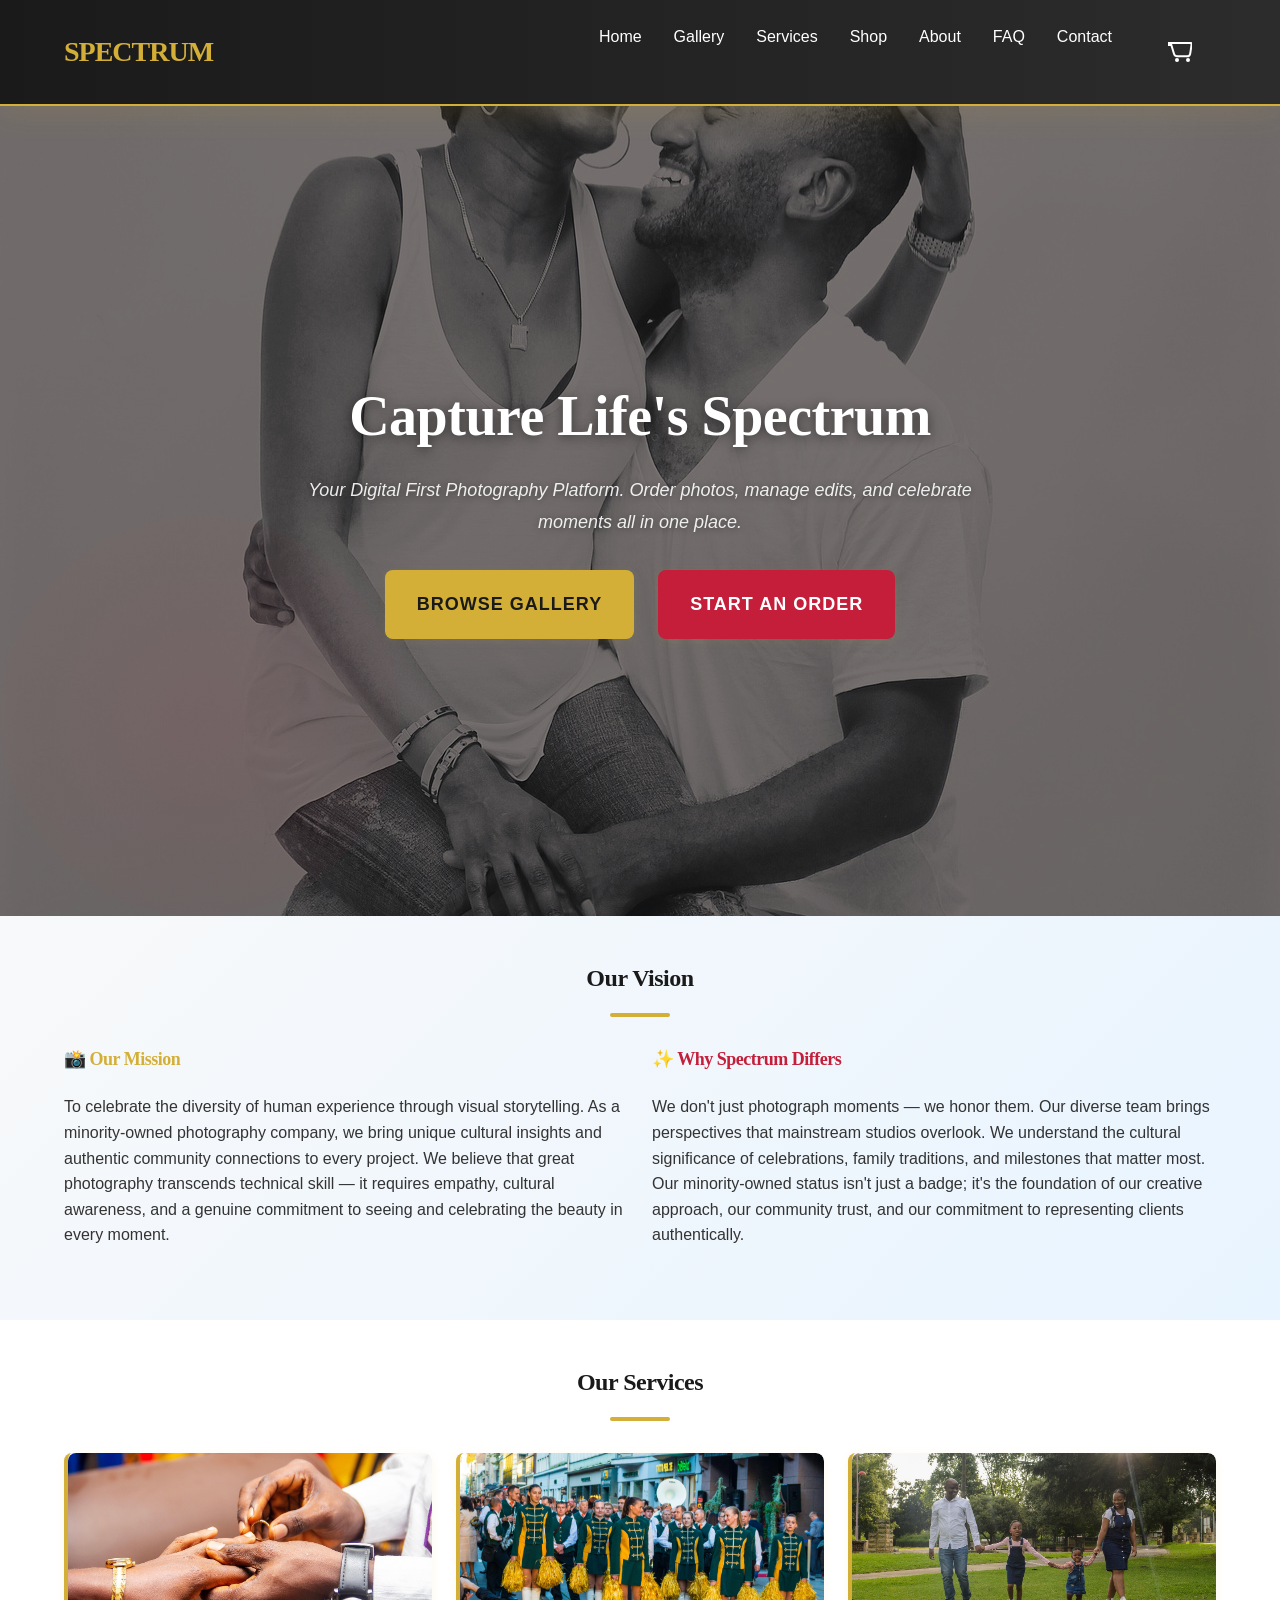
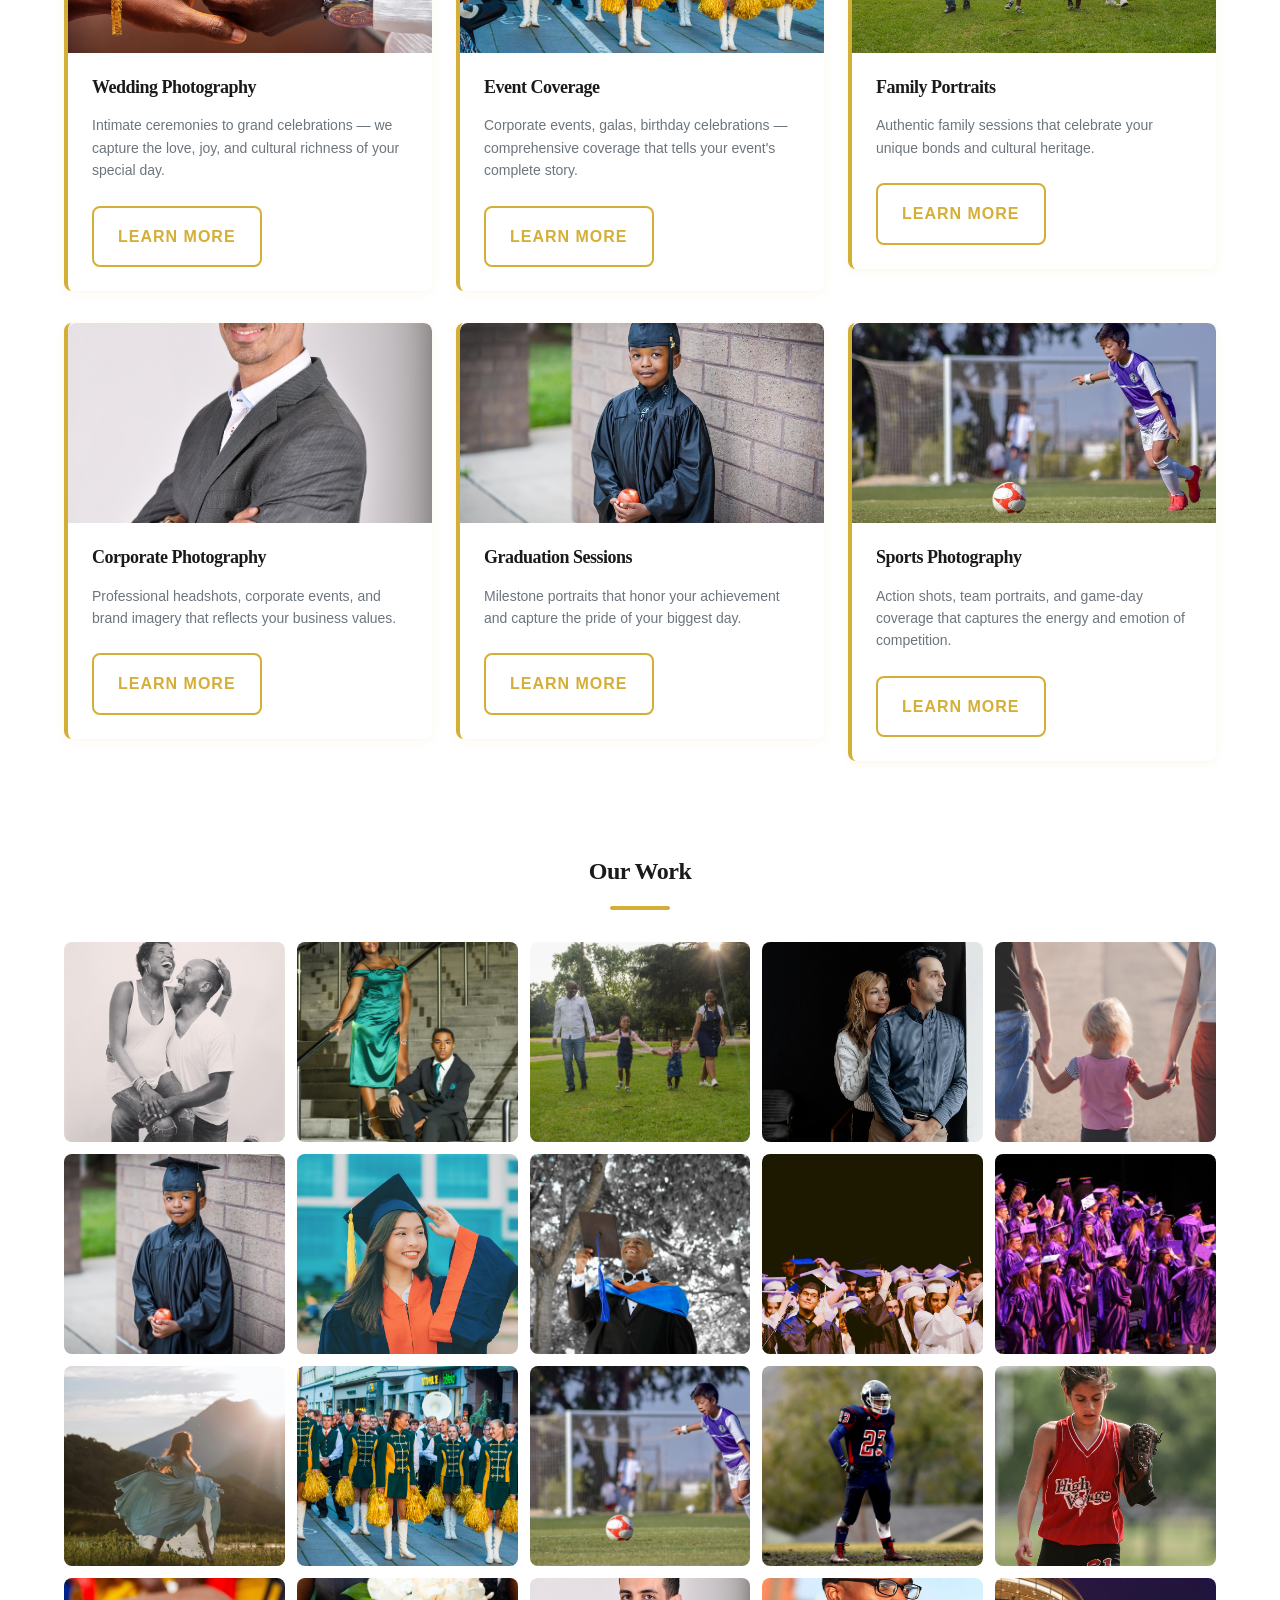
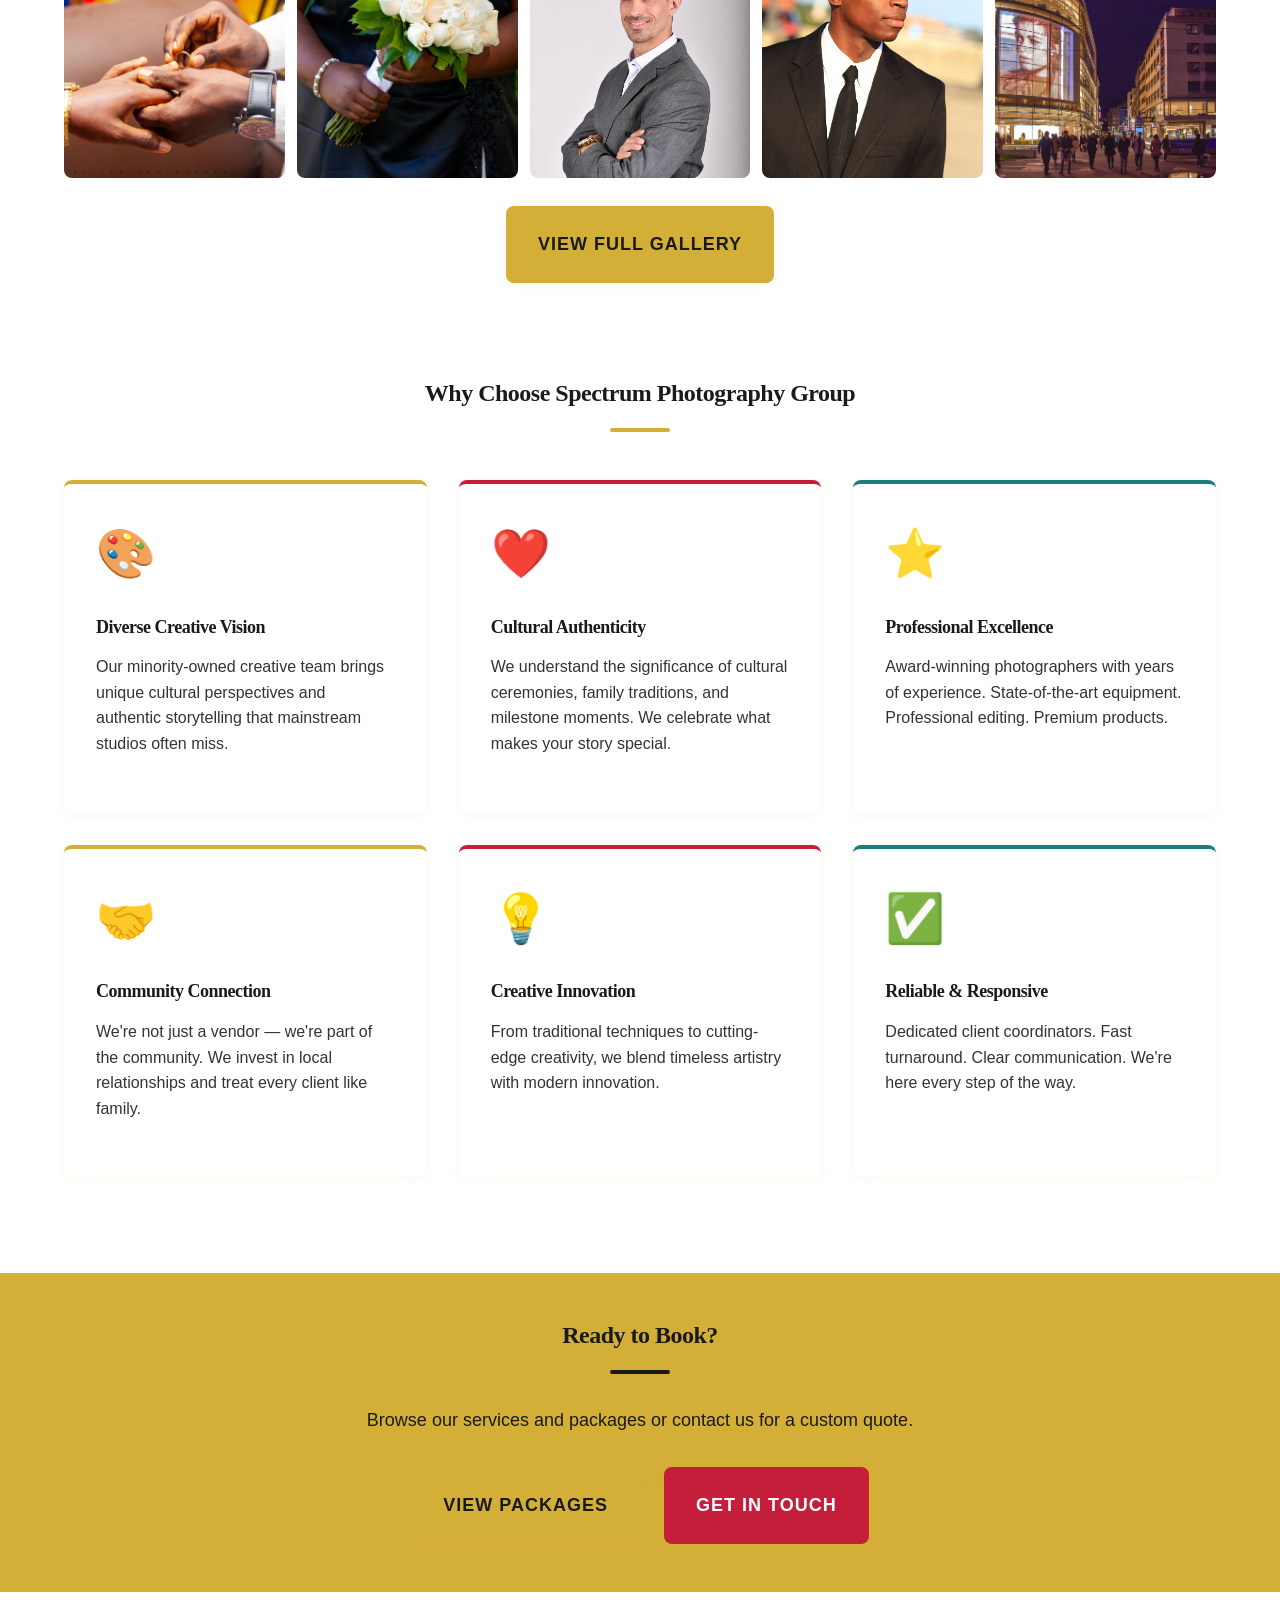
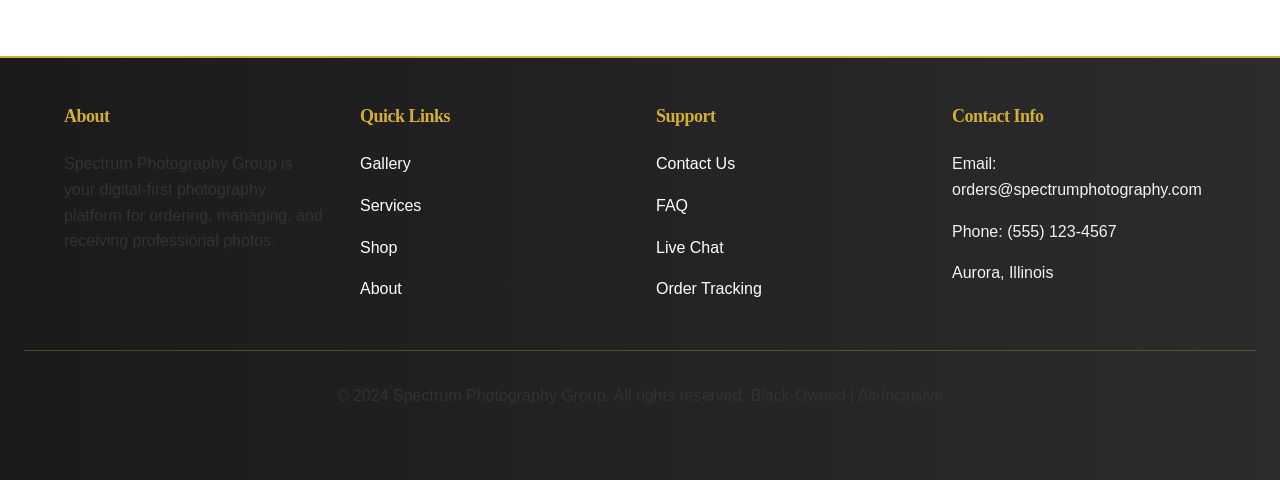
==== commit e2f08160: "Update index.html" ====
--- a/index.html
+++ b/index.html
@@ -6,43 +6,116 @@
     <title>Index - Spectrum Photography Group</title>
     <link rel="stylesheet" href="styles.css">
     <link rel="stylesheet" href="https://cdnjs.cloudflare.com/ajax/libs/font-awesome/6.4.0/css/all.min.css">
+    <style>
+        /* ── Hero ── */
+        .hero {
+            position: relative;
+            min-height: 90vh;
+            display: flex;
+            align-items: center;
+            justify-content: center;
+            text-align: center;
+            overflow: hidden;
+        }
+
+        .hero-bg {
+            position: absolute;
+            inset: 0;
+            background: url('images/couple_1.jpg') center center / cover no-repeat;
+            z-index: 0;
+        }
+
+        .hero-bg::after {
+            content: '';
+            position: absolute;
+            inset: 0;
+            background: rgba(0, 0, 0, 0.52);
+        }
+
+        .hero .container {
+            position: relative;
+            z-index: 1;
+        }
+
+        .hero h1 {
+            color: #fff;
+            text-shadow: 0 2px 12px rgba(0,0,0,0.5);
+        }
+
+        .hero .tagline {
+            color: rgba(255,255,255,0.9);
+            text-shadow: 0 1px 6px rgba(0,0,0,0.4);
+        }
+
+        /* ── Card photo ── */
+        .card-photo {
+            width: 100%;
+            height: 200px;
+            object-fit: cover;
+            display: block;
+            border-radius: 8px 8px 0 0;
+        }
+
+        /* ── Photo Gallery Grid ── */
+        .photo-gallery {
+            display: grid;
+            grid-template-columns: repeat(auto-fill, minmax(220px, 1fr));
+            gap: 0.75em;
+            margin-top: 1.5em;
+        }
+
+        .gallery-img {
+            width: 100%;
+            height: 200px;
+            object-fit: cover;
+            border-radius: 8px;
+            display: block;
+            transition: transform 0.25s ease, box-shadow 0.25s ease;
+            cursor: pointer;
+        }
+
+        .gallery-img:hover {
+            transform: scale(1.03);
+            box-shadow: 0 8px 24px rgba(0,0,0,0.22);
+        }
+    </style>
 </head>
 <body>
     <!-- Navigation -->
     <nav>
-    <div class="container">
-        <div class="nav-brand">SPECTRUM</div>
-        <!-- Mobile menu toggle -->
-        <button class="mobile-menu-toggle" aria-label="Toggle menu">
-            <span></span>
-            <span></span>
-            <span></span>
-        </button>
-        <ul class="nav-menu">
-            <li><a href="index.html">Home</a></li>
-            <li><a href="gallery.html">Gallery</a></li>
-            <li><a href="services.html">Services</a></li>
-            <li><a href="shop.html">Shop</a></li>
-            <li><a href="about.html">About</a></li>
-            <li><a href="faq.html">FAQ</a></li>
-            <li><a href="contact.html">Contact</a></li>
-            <li>
-                <a href="cart.html" class="nav-cart">
-                    <svg class="nav-cart-icon" viewBox="0 0 24 24" fill="none" stroke="currentColor" stroke-width="2">
-                        <path d="M23 3H1v2h2.31l2.76 9c.41 1.41 1.76 2.35 3.31 2.35h9.6c1.61 0 3-1.16 3.22-2.75l1.38-9z"></path>
-                        <circle cx="9" cy="20" r="1"></circle>
-                        <circle cx="20" cy="20" r="1"></circle>
-                    </svg>
-                    <span class="nav-cart-badge" id="cartBadge">0</span>
-                </a>
-            </li>
-        </ul>
-        <div class="mobile-menu-overlay"></div>
-    </div>
-</nav>
-
-    <!-- Hero section -->
+        <div class="container">
+            <div class="nav-brand">SPECTRUM</div>
+            <button class="mobile-menu-toggle" aria-label="Toggle menu">
+                <span></span>
+                <span></span>
+                <span></span>
+            </button>
+            <ul class="nav-menu">
+                <li><a href="index.html">Home</a></li>
+                <li><a href="gallery.html">Gallery</a></li>
+                <li><a href="services.html">Services</a></li>
+                <li><a href="shop.html">Shop</a></li>
+                <li><a href="about.html">About</a></li>
+                <li><a href="faq.html">FAQ</a></li>
+                <li><a href="contact.html">Contact</a></li>
+                <li>
+                    <a href="cart.html" class="nav-cart">
+                        <svg class="nav-cart-icon" viewBox="0 0 24 24" fill="none" stroke="currentColor" stroke-width="2">
+                            <path d="M23 3H1v2h2.31l2.76 9c.41 1.41 1.76 2.35 3.31 2.35h9.6c1.61 0 3-1.16 3.22-2.75l1.38-9z"></path>
+                            <circle cx="9" cy="20" r="1"></circle>
+                            <circle cx="20" cy="20" r="1"></circle>
+                        </svg>
+                        <span class="nav-cart-badge" id="cartBadge">0</span>
+                    </a>
+                </li>
+            </ul>
+            <div class="mobile-menu-overlay"></div>
+        </div>
+    </nav>
+
+    <!-- Hero -->
     <section class="hero" id="home">
+        <div class="hero-bg"></div>
         <div class="container">
             <h1>Capture Life's Spectrum</h1>
             <p class="tagline">Your Digital First Photography Platform. Order photos, manage edits, and celebrate moments all in one place.</p>
@@ -53,59 +126,55 @@
         </div>
     </section>
 
+    <!-- Vision -->
     <section class="highlight-section">
         <div class="container">
             <h2>Our Vision</h2>
             <div class="row">
                 <div class="col-1-2">
                     <h3 style="color: var(--accent-bold); margin-bottom: var(--spacing-md);">📸 Our Mission</h3>
-                    <p>To celebrate the diversity of human experience through visual storytelling. As a minority-owned photography company, we bring unique cultural insights and authentic community connections to every project. We believe that great photography transcends technical skill it requires empathy, cultural awareness, and a genuine commitment to seeing and celebrating the beauty in every moment.</p>
+                    <p>To celebrate the diversity of human experience through visual storytelling. As a minority-owned photography company, we bring unique cultural insights and authentic community connections to every project. We believe that great photography transcends technical skill — it requires empathy, cultural awareness, and a genuine commitment to seeing and celebrating the beauty in every moment.</p>
                 </div>
                 <div class="col-1-2">
                     <h3 style="color: var(--accent-warm); margin-bottom: var(--spacing-md);">✨ Why Spectrum Differs</h3>
-                    <p>We don't just photograph moments we honor them. Our diverse team brings perspectives that mainstream studios overlook. We understand the cultural significance of celebrations, family traditions, and milestones that matter most. Our minority owned status isn't just a badge; it's the foundation of our creative approach, our community trust, and our commitment to representing clients authentically.</p>
-                </div>
-            </div>
-        </div>
-    </section>
-
+                    <p>We don't just photograph moments — we honor them. Our diverse team brings perspectives that mainstream studios overlook. We understand the cultural significance of celebrations, family traditions, and milestones that matter most. Our minority-owned status isn't just a badge; it's the foundation of our creative approach, our community trust, and our commitment to representing clients authentically.</p>
+                </div>
+            </div>
+        </div>
+    </section>
+
+    <!-- Services -->
     <section id="services">
         <div class="container">
             <h2>Our Services</h2>
             <div class="row">
                 <div class="col-1-3">
                     <div class="card">
-                        <div style="background: var(--accent-bold); height: 150px; display: flex; align-items: center; justify-content: center;">
-                            <span style="color: var(--primary-dark); font-size: 48px;">💒</span>
-                        </div>
+                        <img src="images/wedding_1.jpg" alt="Wedding photography" class="card-photo">
                         <div class="card-body">
                             <h3 class="card-title">Wedding Photography</h3>
-                            <p class="card-text">Intimate ceremonies to grand celebrations we capture the love, joy, and cultural richness of your special day.</p>
-                            <a href="#" class="btn btn-outline">Learn More</a>
-                        </div>
-                    </div>
-                </div>
-                <div class="col-1-3">
-                    <div class="card">
-                        <div style="background: var(--accent-warm); height: 150px; display: flex; align-items: center; justify-content: center;">
-                            <span style="color: white; font-size: 48px;">🎉</span>
-                        </div>
+                            <p class="card-text">Intimate ceremonies to grand celebrations — we capture the love, joy, and cultural richness of your special day.</p>
+                            <a href="services.html" class="btn btn-outline">Learn More</a>
+                        </div>
+                    </div>
+                </div>
+                <div class="col-1-3">
+                    <div class="card">
+                        <img src="images/parade_1.jpg" alt="Event coverage" class="card-photo">
                         <div class="card-body">
                             <h3 class="card-title">Event Coverage</h3>
-                            <p class="card-text">Corporate events, galas, birthday celebrations comprehensive coverage that tells your event's complete story.</p>
-                            <a href="#" class="btn btn-outline">Learn More</a>
-                        </div>
-                    </div>
-                </div>
-                <div class="col-1-3">
-                    <div class="card">
-                        <div style="background: var(--accent-teal); height: 150px; display: flex; align-items: center; justify-content: center;">
-                            <span style="color: white; font-size: 48px;">👥</span>
-                        </div>
+                            <p class="card-text">Corporate events, galas, birthday celebrations — comprehensive coverage that tells your event's complete story.</p>
+                            <a href="services.html" class="btn btn-outline">Learn More</a>
+                        </div>
+                    </div>
+                </div>
+                <div class="col-1-3">
+                    <div class="card">
+                        <img src="images/family_1.jpg" alt="Family portraits" class="card-photo">
                         <div class="card-body">
                             <h3 class="card-title">Family Portraits</h3>
                             <p class="card-text">Authentic family sessions that celebrate your unique bonds and cultural heritage.</p>
-                            <a href="#" class="btn btn-outline">Learn More</a>
+                            <a href="services.html" class="btn btn-outline">Learn More</a>
                         </div>
                     </div>
                 </div>
@@ -114,44 +183,71 @@
             <div class="row" style="margin-top: var(--spacing-lg);">
                 <div class="col-1-3">
                     <div class="card">
-                        <div style="background: var(--accent-secondary); height: 150px; display: flex; align-items: center; justify-content: center;">
-                            <span style="color: white; font-size: 48px;">💼</span>
-                        </div>
+                        <img src="images/corporate_1.jpg" alt="Corporate photography" class="card-photo">
                         <div class="card-body">
                             <h3 class="card-title">Corporate Photography</h3>
                             <p class="card-text">Professional headshots, corporate events, and brand imagery that reflects your business values.</p>
-                            <a href="#" class="btn btn-outline">Learn More</a>
-                        </div>
-                    </div>
-                </div>
-                <div class="col-1-3">
-                    <div class="card">
-                        <div style="background: #5a4a42; height: 150px; display: flex; align-items: center; justify-content: center;">
-                            <span style="color: white; font-size: 48px;">🎯</span>
-                        </div>
-                        <div class="card-body">
-                            <h3 class="card-title">Professional Headshots</h3>
-                            <p class="card-text">LinkedInready portraits and professional headshots that showcase the real you.</p>
-                            <a href="#" class="btn btn-outline">Learn More</a>
-                        </div>
-                    </div>
-                </div>
-                <div class="col-1-3">
-                    <div class="card">
-                        <div style="background: #3d5a5a; height: 150px; display: flex; align-items: center; justify-content: center;">
-                            <span style="color: white; font-size: 48px;">📸</span>
-                        </div>
-                        <div class="card-body">
-                            <h3 class="card-title">Commercial Shoots</h3>
-                            <p class="card-text">Product photography, commercial campaigns, and creative content that tells your brand's story.</p>
-                            <a href="#" class="btn btn-outline">Learn More</a>
-                        </div>
-                    </div>
-                </div>
-            </div>
-        </div>
-    </section>
-
+                            <a href="services.html" class="btn btn-outline">Learn More</a>
+                        </div>
+                    </div>
+                </div>
+                <div class="col-1-3">
+                    <div class="card">
+                        <img src="images/graduation_1.jpg" alt="Graduation photography" class="card-photo">
+                        <div class="card-body">
+                            <h3 class="card-title">Graduation Sessions</h3>
+                            <p class="card-text">Milestone portraits that honor your achievement and capture the pride of your biggest day.</p>
+                            <a href="services.html" class="btn btn-outline">Learn More</a>
+                        </div>
+                    </div>
+                </div>
+                <div class="col-1-3">
+                    <div class="card">
+                        <img src="images/sport_1.jpg" alt="Sports photography" class="card-photo">
+                        <div class="card-body">
+                            <h3 class="card-title">Sports Photography</h3>
+                            <p class="card-text">Action shots, team portraits, and game-day coverage that captures the energy and emotion of competition.</p>
+                            <a href="services.html" class="btn btn-outline">Learn More</a>
+                        </div>
+                    </div>
+                </div>
+            </div>
+        </div>
+    </section>
+
+    <!-- Photo Gallery -->
+    <section id="gallery-preview">
+        <div class="container">
+            <h2>Our Work</h2>
+            <div class="photo-gallery">
+                <img src="images/couple_1.jpg"      alt="Couple portrait"      class="gallery-img">
+                <img src="images/couple_2.jpg"      alt="Couple portrait"      class="gallery-img">
+                <img src="images/family_1.jpg"      alt="Family portrait"      class="gallery-img">
+                <img src="images/family_2.jpg"      alt="Family portrait"      class="gallery-img">
+                <img src="images/family_3.jpg"      alt="Family portrait"      class="gallery-img">
+                <img src="images/graduation_1.jpg"  alt="Graduation"           class="gallery-img">
+                <img src="images/graduation_2.jpg"  alt="Graduation"           class="gallery-img">
+                <img src="images/graduation_3.jpg"  alt="Graduation"           class="gallery-img">
+                <img src="images/graduation_4.jpg"  alt="Graduation"           class="gallery-img">
+                <img src="images/graduation_5.jpg"  alt="Graduation"           class="gallery-img">
+                <img src="images/outdoor_1.jpg"     alt="Outdoor session"      class="gallery-img">
+                <img src="images/parade_1.jpg"      alt="Parade coverage"      class="gallery-img">
+                <img src="images/sport_1.jpg"       alt="Sports photography"   class="gallery-img">
+                <img src="images/sport_2.jpg"       alt="Sports photography"   class="gallery-img">
+                <img src="images/sport_3.jpg"       alt="Sports photography"   class="gallery-img">
+                <img src="images/wedding_1.jpg"     alt="Wedding photography"  class="gallery-img">
+                <img src="images/wedding_2.jpg"     alt="Wedding photography"  class="gallery-img">
+                <img src="images/corporate_1.jpg"   alt="Corporate session"    class="gallery-img">
+                <img src="images/corporate_2.jpg"   alt="Corporate session"    class="gallery-img">
+                <img src="images/corporate_3.jpg"   alt="Corporate session"    class="gallery-img">
+            </div>
+            <div style="text-align:center; margin-top:1.75em;">
+                <a href="gallery.html" class="btn btn-primary btn-large">View Full Gallery</a>
+            </div>
+        </div>
+    </section>
+
+    <!-- Why Us -->
     <section id="why-us">
         <div class="container">
             <h2>Why Choose Spectrum Photography Group</h2>
@@ -159,37 +255,38 @@
                 <div class="value-item">
                     <div class="value-icon">🎨</div>
                     <h3>Diverse Creative Vision</h3>
-                    <p>Our minority owned creative team brings unique cultural perspectives and authentic storytelling that mainstream studios often miss. We celebrate the richness of diverse traditions and families.</p>
+                    <p>Our minority-owned creative team brings unique cultural perspectives and authentic storytelling that mainstream studios often miss.</p>
                 </div>
                 <div class="value-item">
                     <div class="value-icon">❤️</div>
                     <h3>Cultural Authenticity</h3>
-                    <p>We understand the significance of cultural ceremonies, family traditions, and milestone moments. Our photographers speak the language of community and celebrate what makes your story special.</p>
+                    <p>We understand the significance of cultural ceremonies, family traditions, and milestone moments. We celebrate what makes your story special.</p>
                 </div>
                 <div class="value-item">
                     <div class="value-icon">⭐</div>
                     <h3>Professional Excellence</h3>
-                    <p>Award winning photographers with years of experience. State-of-the-art equipment. Professional editing. Premium products. We deliver exceptional quality that exceeds expectations.</p>
+                    <p>Award-winning photographers with years of experience. State-of-the-art equipment. Professional editing. Premium products.</p>
                 </div>
                 <div class="value-item">
                     <div class="value-icon">🤝</div>
                     <h3>Community Connection</h3>
-                    <p>We're not just a vendor we're part of the community. We invest in local relationships, understand your values, and treat every client like family.</p>
+                    <p>We're not just a vendor — we're part of the community. We invest in local relationships and treat every client like family.</p>
                 </div>
                 <div class="value-item">
                     <div class="value-icon">💡</div>
                     <h3>Creative Innovation</h3>
-                    <p>From traditional techniques to cutting edge creativity, we blend timeless artistry with modern innovation. Your photos will be beautiful and timeless.</p>
+                    <p>From traditional techniques to cutting-edge creativity, we blend timeless artistry with modern innovation.</p>
                 </div>
                 <div class="value-item">
                     <div class="value-icon">✅</div>
-                    <h3>Reliable & Responsive</h3>
-                    <p>Dedicated client coordinators. Fast turnaround. Clear communication. We're here to make your experience smooth from booking through final delivery.</p>
-                </div>
-            </div>
-        </div>
-    </section>
-
+                    <h3>Reliable &amp; Responsive</h3>
+                    <p>Dedicated client coordinators. Fast turnaround. Clear communication. We're here every step of the way.</p>
+                </div>
+            </div>
+        </div>
+    </section>
+
+    <!-- CTA -->
     <section class="cta-section">
         <div class="container">
             <h2>Ready to Book?</h2>
@@ -201,6 +298,7 @@
         </div>
     </section>
 
+    <!-- Footer -->
     <footer>
         <div class="container">
             <div class="footer-section">
@@ -240,25 +338,22 @@
     </footer>
 
     <script>
-        // Mobile menu functionality
-        document.addEventListener('DOMContentLoaded', function() {
+        document.addEventListener('DOMContentLoaded', function () {
             const mobileMenuToggle = document.querySelector('.mobile-menu-toggle');
             const navMenu = document.querySelector('.nav-menu');
             const mobileOverlay = document.querySelector('.mobile-menu-overlay');
             const body = document.querySelector('body');
-            
+
             if (mobileMenuToggle) {
-                mobileMenuToggle.addEventListener('click', function(e) {
+                mobileMenuToggle.addEventListener('click', function (e) {
                     e.stopPropagation();
                     this.classList.toggle('active');
                     navMenu.classList.toggle('active');
                     mobileOverlay.classList.toggle('active');
                     body.style.overflow = navMenu.classList.contains('active') ? 'hidden' : '';
                 });
-                
-                // Close menu when clicking on a link
-                const navLinks = document.querySelectorAll('.nav-menu a');
-                navLinks.forEach(link => {
+
+                document.querySelectorAll('.nav-menu a').forEach(link => {
                     link.addEventListener('click', () => {
                         mobileMenuToggle.classList.remove('active');
                         navMenu.classList.remove('active');
@@ -266,16 +361,14 @@
                         body.style.overflow = '';
                     });
                 });
-                
-                // Close menu when clicking on overlay
+
                 mobileOverlay.addEventListener('click', () => {
                     mobileMenuToggle.classList.remove('active');
                     navMenu.classList.remove('active');
                     mobileOverlay.classList.remove('active');
                     body.style.overflow = '';
                 });
-                
-                // Close menu with escape key
+
                 document.addEventListener('keydown', (e) => {
                     if (e.key === 'Escape' && navMenu.classList.contains('active')) {
                         mobileMenuToggle.classList.remove('active');
@@ -285,22 +378,10 @@
                     }
                 });
             }
-            
-            // Touch-friendly improvements
-            document.querySelectorAll('.card, .btn, .gallery-item, .value-item').forEach(element => {
-                element.addEventListener('touchstart', function() {
-                    this.classList.add('touch-active');
-                });
-                
-                element.addEventListener('touchend', function() {
-                    this.classList.remove('touch-active');
-                });
-            });
-            
-            // Update cart badge (example functionality)
+
+            // Cart badge
             const cartBadge = document.getElementById('cartBadge');
             if (cartBadge) {
-                // Example: Check for cart items in localStorage
                 const cartItems = JSON.parse(localStorage.getItem('spectrumCart') || '[]');
                 cartBadge.textContent = cartItems.length > 0 ? cartItems.length : '0';
                 cartBadge.style.display = cartItems.length > 0 ? 'flex' : 'none';
